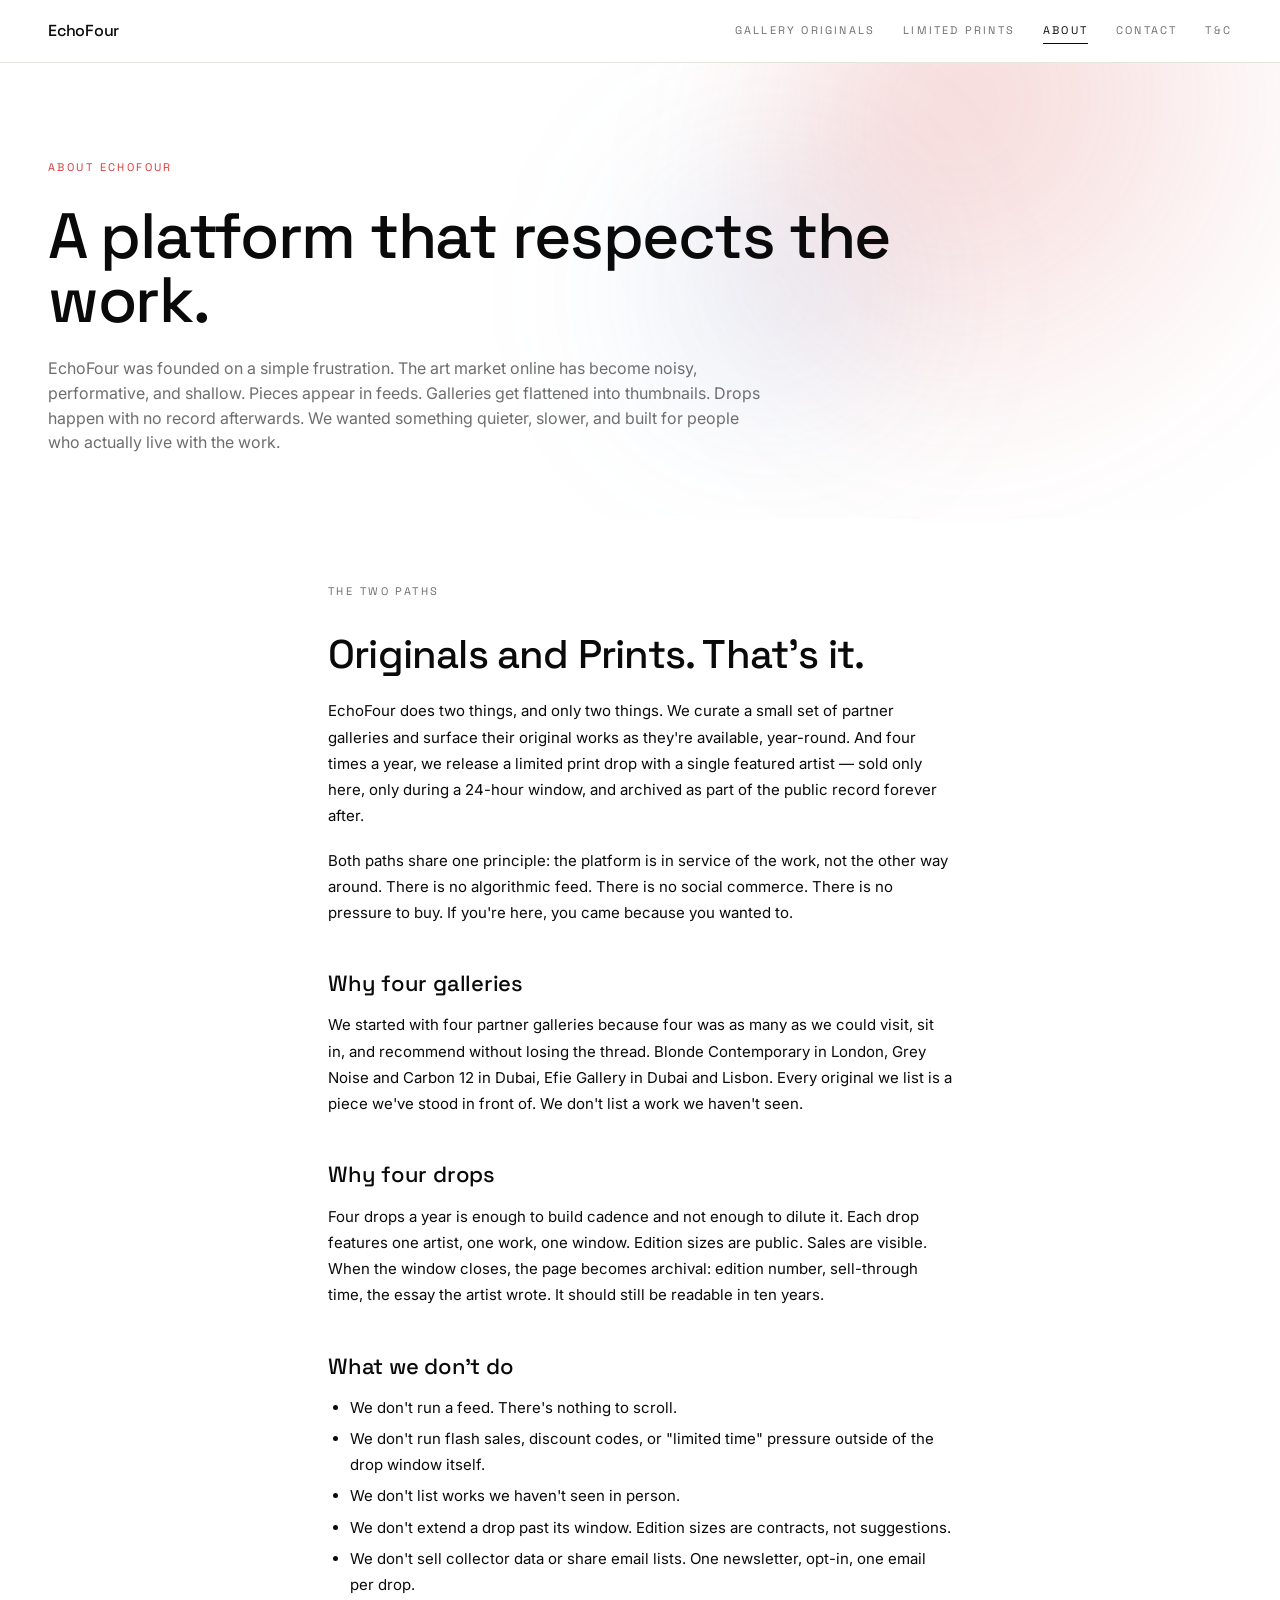
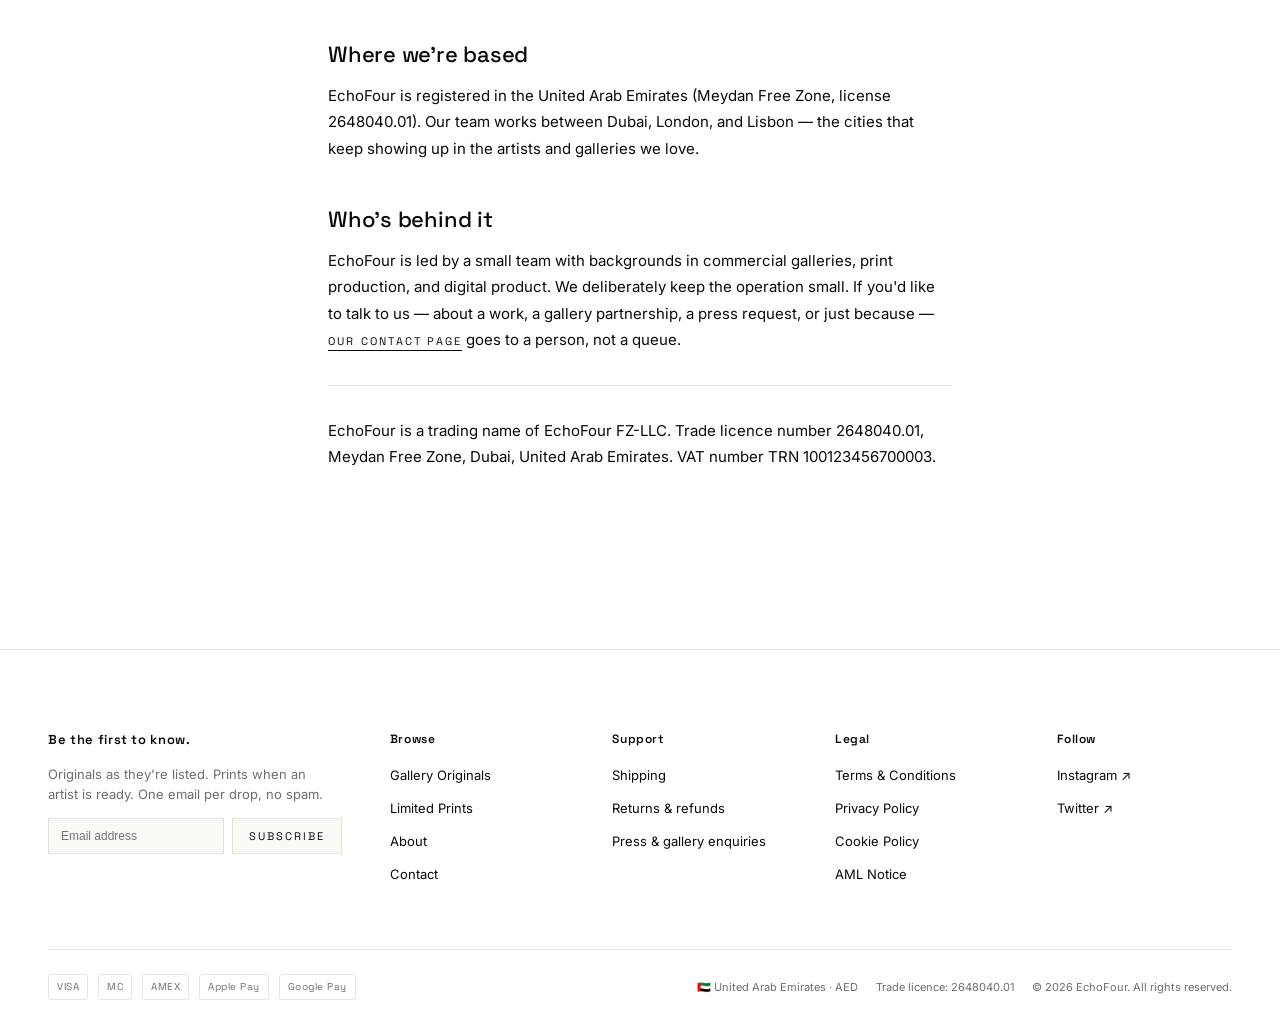
==== about.html @ 14c1c937 "Initial EchoFour mockup site 11 pages: home (video hero, 2 portals), originals (4-gallery matrix), p" ====
<!DOCTYPE html>
<html lang="en">
<head>
<meta charset="UTF-8" />
<meta name="viewport" content="width=device-width, initial-scale=1.0" />
<title>About — EchoFour</title>
<meta name="description" content="EchoFour is a platform for buying art with the same care a gallery takes selling it. Two paths: always-on originals, and limited-release prints from four featured artists." />
<link rel="preconnect" href="https://fonts.googleapis.com" />
<link rel="preconnect" href="https://fonts.gstatic.com" crossorigin />
<link href="https://fonts.googleapis.com/css2?family=Space+Grotesk:wght@300;400;500;600;700&family=Inter:wght@300;400;500;600&display=swap" rel="stylesheet" />
<link rel="stylesheet" href="styles.css" />
</head>
<body>

<header class="site-nav">
  <div class="site-nav-inner">
    <a href="index.html" class="brand-mark">EchoFour</a>
    <nav class="nav-links">
      <a href="originals.html" class="nav-link">Gallery Originals</a>
      <a href="prints.html" class="nav-link">Limited Prints</a>
      <a href="about.html" class="nav-link" aria-current="page">About</a>
      <a href="contact.html" class="nav-link">Contact</a>
      <a href="terms.html" class="nav-link">T&amp;C</a>
    </nav>
  </div>
</header>

<main>

<section class="hero">
  <div class="hero-inner">
    <div class="eyebrow hero-eyebrow">About EchoFour</div>
    <h1 class="display-l">A platform that respects the work.</h1>
    <p style="margin-top: 24px; max-width: 720px;">EchoFour was founded on a simple frustration. The art market online has become noisy, performative, and shallow. Pieces appear in feeds. Galleries get flattened into thumbnails. Drops happen with no record afterwards. We wanted something quieter, slower, and built for people who actually live with the work.</p>
  </div>
</section>

<div class="prose">

  <span class="eyebrow">The two paths</span>
  <h1>Originals and Prints. That's it.</h1>

  <p>EchoFour does two things, and only two things. We curate a small set of partner galleries and surface their original works as they're available, year-round. And four times a year, we release a limited print drop with a single featured artist &mdash; sold only here, only during a 24-hour window, and archived as part of the public record forever after.</p>

  <p>Both paths share one principle: the platform is in service of the work, not the other way around. There is no algorithmic feed. There is no social commerce. There is no pressure to buy. If you're here, you came because you wanted to.</p>

  <h2>Why four galleries</h2>
  <p>We started with four partner galleries because four was as many as we could visit, sit in, and recommend without losing the thread. Blonde Contemporary in London, Grey Noise and Carbon 12 in Dubai, Efie Gallery in Dubai and Lisbon. Every original we list is a piece we've stood in front of. We don't list a work we haven't seen.</p>

  <h2>Why four drops</h2>
  <p>Four drops a year is enough to build cadence and not enough to dilute it. Each drop features one artist, one work, one window. Edition sizes are public. Sales are visible. When the window closes, the page becomes archival: edition number, sell-through time, the essay the artist wrote. It should still be readable in ten years.</p>

  <h2>What we don't do</h2>
  <ul>
    <li>We don't run a feed. There's nothing to scroll.</li>
    <li>We don't run flash sales, discount codes, or "limited time" pressure outside of the drop window itself.</li>
    <li>We don't list works we haven't seen in person.</li>
    <li>We don't extend a drop past its window. Edition sizes are contracts, not suggestions.</li>
    <li>We don't sell collector data or share email lists. One newsletter, opt-in, one email per drop.</li>
  </ul>

  <h2>Where we're based</h2>
  <p>EchoFour is registered in the United Arab Emirates (Meydan Free Zone, license 2648040.01). Our team works between Dubai, London, and Lisbon &mdash; the cities that keep showing up in the artists and galleries we love.</p>

  <h2>Who's behind it</h2>
  <p>EchoFour is led by a small team with backgrounds in commercial galleries, print production, and digital product. We deliberately keep the operation small. If you'd like to talk to us &mdash; about a work, a gallery partnership, a press request, or just because &mdash; <a href="contact.html" class="text-link">our contact page</a> goes to a person, not a queue.</p>

  <hr class="divider" />

  <p class="muted body-s">EchoFour is a trading name of EchoFour FZ-LLC. Trade licence number 2648040.01, Meydan Free Zone, Dubai, United Arab Emirates. VAT number TRN 100123456700003.</p>

</div>

</main>

<!-- ============= FOOTER ============= -->
<footer class="site-footer">
  <div class="site-footer-grid">

    <div class="footer-col footer-newsletter">
      <h4>Be the first to know.</h4>
      <p>Originals as they're listed. Prints when an artist is ready. One email per drop, no spam.</p>
      <form class="footer-newsletter-form" onsubmit="event.preventDefault();">
        <input type="email" placeholder="Email address" />
        <button type="submit">Subscribe</button>
      </form>
    </div>

    <div class="footer-col">
      <h4>Browse</h4>
      <ul>
        <li><a href="originals.html">Gallery Originals</a></li>
        <li><a href="prints.html">Limited Prints</a></li>
        <li><a href="about.html">About</a></li>
        <li><a href="contact.html">Contact</a></li>
      </ul>
    </div>

    <div class="footer-col">
      <h4>Support</h4>
      <ul>
        <li><a href="shipping.html">Shipping</a></li>
        <li><a href="refund.html">Returns &amp; refunds</a></li>
        <li><a href="contact.html">Press &amp; gallery enquiries</a></li>
      </ul>
    </div>

    <div class="footer-col">
      <h4>Legal</h4>
      <ul>
        <li><a href="terms.html">Terms &amp; Conditions</a></li>
        <li><a href="privacy.html">Privacy Policy</a></li>
        <li><a href="privacy.html#cookies">Cookie Policy</a></li>
        <li><a href="terms.html#aml">AML Notice</a></li>
      </ul>
    </div>

    <div class="footer-col">
      <h4>Follow</h4>
      <ul>
        <li><a href="https://instagram.com/echofour" target="_blank" rel="noopener">Instagram &nearr;</a></li>
        <li><a href="https://twitter.com/echofour" target="_blank" rel="noopener">Twitter &nearr;</a></li>
      </ul>
    </div>

  </div>

  <div class="site-footer-bottom">
    <div class="payment-icons">
      <span class="payment-icon">VISA</span>
      <span class="payment-icon">MC</span>
      <span class="payment-icon">AMEX</span>
      <span class="payment-icon">Apple Pay</span>
      <span class="payment-icon">Google Pay</span>
    </div>
    <div class="footer-meta">
      <span>&#127462;&#127466; United Arab Emirates &middot; AED</span>
      <span>Trade licence: 2648040.01</span>
      <span>&copy; 2026 EchoFour. All rights reserved.</span>
    </div>
  </div>
</footer>

</body>
</html>
---- styles.css ----
/* ====================================================================
   EchoFour — Mockup Site Stylesheet
   Shared across all pages. Brand: 65% gallery, 35% drop culture.
   ==================================================================== */

:root {
  --ink: #0a0a0a;
  --ink-90: #1a1a1a;
  --ink-muted: #6e6e6e;
  --ink-soft: #9e9e9e;
  --ink-light: #c4c4c4;
  --bg: #ffffff;
  --bg-warm: #faf9f6;
  --bg-stage: #f3f1ec;
  --border: #e6e4de;
  --border-strong: #2a2a2a;
  --available: #10b981;
  --sold: #dc2626;
  --accent: #d43a3a;

  --font-display: "Space Grotesk", system-ui, sans-serif;
  --font-body: "Inter", system-ui, sans-serif;

  --container: 1440px;
  --gutter: 48px;
  --gutter-tight: 24px;
}

* { box-sizing: border-box; margin: 0; padding: 0; }
html { scroll-behavior: smooth; }
body {
  font-family: var(--font-body);
  color: var(--ink);
  background: var(--bg);
  line-height: 1.55;
  -webkit-font-smoothing: antialiased;
  -moz-osx-font-smoothing: grayscale;
}
img, svg { display: block; max-width: 100%; }
a { color: inherit; text-decoration: none; }
button { font-family: inherit; cursor: pointer; }

h1, h2, h3, h4, .display, .eyebrow, .nav-link, .btn { font-family: var(--font-display); }

/* ============= TYPOGRAPHY RAMP ============= */
.display-xl { font-family: var(--font-display); font-size: clamp(56px, 8vw, 128px); font-weight: 500; line-height: 0.95; letter-spacing: -0.03em; }
.display-l { font-family: var(--font-display); font-size: clamp(40px, 5vw, 80px); font-weight: 500; line-height: 1; letter-spacing: -0.02em; }
.display-m { font-family: var(--font-display); font-size: clamp(28px, 3.2vw, 48px); font-weight: 500; line-height: 1.05; letter-spacing: -0.015em; }
.h-section { font-family: var(--font-display); font-size: 24px; font-weight: 500; letter-spacing: -0.01em; }
.eyebrow { font-family: var(--font-display); font-size: 11px; letter-spacing: 0.22em; text-transform: uppercase; color: var(--ink-muted); }
.eyebrow.accent { color: var(--accent); }
.body-l { font-size: 18px; line-height: 1.55; color: var(--ink); }
.body-m { font-size: 14px; line-height: 1.6; color: var(--ink); }
.body-s { font-size: 12px; line-height: 1.5; color: var(--ink-muted); }
.label { font-family: var(--font-display); font-size: 10px; letter-spacing: 0.2em; text-transform: uppercase; }

/* ============= LAYOUT PRIMITIVES ============= */
.container { max-width: var(--container); margin: 0 auto; padding: 0 var(--gutter); }
.container-tight { max-width: 980px; margin: 0 auto; padding: 0 var(--gutter); }
.stack-xs > * + * { margin-top: 6px; }
.stack-s > * + * { margin-top: 12px; }
.stack-m > * + * { margin-top: 24px; }
.stack-l > * + * { margin-top: 48px; }

/* ============= NAV ============= */
.site-nav {
  position: sticky;
  top: 0;
  z-index: 100;
  background: rgba(255, 255, 255, 0.92);
  backdrop-filter: blur(14px);
  -webkit-backdrop-filter: blur(14px);
  border-bottom: 1px solid var(--border);
}
.site-nav-inner {
  max-width: var(--container);
  margin: 0 auto;
  padding: 18px var(--gutter);
  display: flex;
  align-items: center;
  justify-content: space-between;
  gap: 32px;
}
.brand-mark {
  font-family: var(--font-display);
  font-size: 16px;
  font-weight: 500;
  letter-spacing: -0.015em;
  color: var(--ink);
}
.brand-mark .e1 { font-style: italic; }
.brand-mark .four { letter-spacing: 0; }
.nav-links { display: flex; gap: 28px; align-items: center; }
.nav-link {
  font-size: 11px;
  letter-spacing: 0.2em;
  text-transform: uppercase;
  color: var(--ink-muted);
  transition: color 180ms ease;
  padding: 4px 0;
  border-bottom: 1px solid transparent;
}
.nav-link:hover, .nav-link[aria-current="page"] { color: var(--ink); border-bottom-color: var(--ink); }

/* ============= HERO ============= */
.hero {
  position: relative;
  overflow: hidden;
  padding: 96px var(--gutter) 64px;
}
.hero::before,
.hero::after {
  content: "";
  position: absolute;
  border-radius: 50%;
  pointer-events: none;
  filter: blur(80px);
  z-index: 0;
  will-change: transform;
}
.hero::before {
  top: -160px;
  right: -100px;
  width: 620px;
  height: 620px;
  background: radial-gradient(circle at 30% 30%, rgba(212, 58, 58, 0.22) 0%, rgba(212, 58, 58, 0) 65%);
  animation: hero-drift-a 26s ease-in-out infinite;
}
.hero::after {
  top: 40px;
  right: 320px;
  width: 380px;
  height: 380px;
  background: radial-gradient(circle at 50% 50%, rgba(80, 130, 200, 0.18) 0%, rgba(80, 130, 200, 0) 65%);
  animation: hero-drift-b 32s ease-in-out infinite reverse;
}
@keyframes hero-drift-a {
  0%, 100% { transform: translate(0, 0) scale(1); }
  50%      { transform: translate(-90px, 56px) scale(1.08); }
}
@keyframes hero-drift-b {
  0%, 100% { transform: translate(0, 0) scale(1); }
  50%      { transform: translate(80px, -44px) scale(0.94); }
}
.hero-inner { position: relative; z-index: 1; max-width: var(--container); margin: 0 auto; }
.hero h1 { margin-bottom: 18px; max-width: 980px; }
.hero p { font-size: 16px; color: var(--ink-muted); max-width: 640px; }
.hero-eyebrow { color: var(--accent); margin-bottom: 28px; }
@media (prefers-reduced-motion: reduce) {
  .hero::before, .hero::after { animation: none; }
}

/* ============= HOMEPAGE: SPLIT HERO ============= */
.split-hero {
  display: grid;
  grid-template-columns: 1fr 1fr;
  gap: 0;
  border-top: 1px solid var(--border);
  border-bottom: 1px solid var(--border);
  background: var(--bg);
  min-height: calc(100vh - 60px);
}
.split-pane {
  position: relative;
  display: flex;
  flex-direction: column;
  padding: 64px 48px 56px;
  cursor: pointer;
  transition: background 320ms ease;
  overflow: hidden;
  text-decoration: none;
  color: var(--ink);
}
.split-pane:first-child { border-right: 1px solid var(--border); }
.split-pane:hover { background: var(--bg-warm); }
.split-pane .pane-eyebrow { font-family: var(--font-display); font-size: 11px; letter-spacing: 0.22em; text-transform: uppercase; color: var(--ink-muted); margin-bottom: 12px; }
.split-pane h2 { font-family: var(--font-display); font-size: clamp(48px, 5.5vw, 96px); font-weight: 500; line-height: 0.95; letter-spacing: -0.025em; margin-bottom: 18px; }
.split-pane .pane-lede { font-size: 16px; color: var(--ink); max-width: 420px; margin-bottom: 32px; }
.split-pane .pane-meta { font-family: var(--font-display); font-size: 11px; letter-spacing: 0.18em; text-transform: uppercase; color: var(--ink-muted); padding: 14px 0; border-top: 1px solid var(--border); margin-top: auto; display: flex; justify-content: space-between; align-items: center; }
.split-pane .pane-meta strong { color: var(--ink); font-weight: 500; }
.split-pane .pane-arrow { font-family: var(--font-display); font-size: 18px; transition: transform 220ms ease; }
.split-pane:hover .pane-arrow { transform: translateX(4px); }

.pane-imagery {
  flex: 1;
  display: grid;
  grid-template-columns: 1fr 1fr;
  gap: 6px;
  margin: 8px 0 32px;
  min-height: 220px;
  max-height: 320px;
}
.pane-imagery .pi { aspect-ratio: 1 / 1; }
.split-pane.prints .pane-imagery {
  grid-template-columns: 1fr;
  position: relative;
}
.split-pane.prints .pane-imagery .pi { aspect-ratio: 4 / 3; }

/* ============= GALLERY MATRIX (Originals page) ============= */
.gallery-row { padding: 56px 0 24px; border-top: 1px solid var(--border); }
.gallery-row:first-of-type { border-top: 0; padding-top: 24px; }
.gallery-row-head { display: flex; justify-content: space-between; align-items: baseline; margin-bottom: 24px; padding: 0 var(--gutter); }
.gallery-row-head .gallery-name { font-family: var(--font-display); font-size: 14px; letter-spacing: 0.18em; text-transform: uppercase; }
.gallery-row-head .gallery-city { font-family: var(--font-display); font-size: 11px; letter-spacing: 0.18em; text-transform: uppercase; color: var(--ink-muted); }
.gallery-row-head .gallery-link { font-family: var(--font-display); font-size: 11px; letter-spacing: 0.18em; text-transform: uppercase; color: var(--ink-muted); }
.gallery-row-head .gallery-link:hover { color: var(--ink); }

.tile-grid { display: grid; grid-template-columns: repeat(4, 1fr); gap: 12px; padding: 0 var(--gutter); }
.tile-grid.cols-3 { grid-template-columns: repeat(3, 1fr); }

/* ============= TILE ============= */
.tile {
  aspect-ratio: 4 / 5;
  position: relative;
  overflow: hidden;
  background: var(--bg-warm);
  cursor: pointer;
  text-decoration: none;
  color: inherit;
}
.tile-img {
  position: absolute; inset: 0;
  transition: transform 720ms cubic-bezier(0.2, 0.8, 0.2, 1), filter 320ms ease;
}
.tile:hover .tile-img { transform: scale(1.04); filter: brightness(0.95); }

.tile-status-dot {
  position: absolute;
  top: 12px;
  right: 12px;
  width: 10px;
  height: 10px;
  border-radius: 50%;
  box-shadow: 0 0 0 1.5px white;
  z-index: 2;
}
.tile-status-dot.available { background: var(--available); }
.tile-status-dot.sold { background: var(--sold); }

.tile-caption {
  position: absolute;
  inset: auto 0 0 0;
  padding: 18px 16px 16px;
  background: linear-gradient(180deg, transparent 0%, rgba(10,10,10,0.7) 100%);
  color: white;
  opacity: 0;
  transition: opacity 220ms ease;
}
.tile:hover .tile-caption { opacity: 1; }
.tile-caption .ct-title { font-family: var(--font-display); font-size: 12px; font-weight: 500; }
.tile-caption .ct-artist { font-family: var(--font-display); font-size: 9px; letter-spacing: 0.18em; text-transform: uppercase; opacity: 0.7; margin-top: 2px; }
.tile-caption .ct-price { font-family: var(--font-display); font-size: 11px; margin-top: 6px; }

/* ============= TILE BACKGROUNDS (placeholder photos mapped to t-classes) ============= */
.t1, .t2, .t3, .t4, .t5, .t6, .t7, .t8, .t9, .t10,
.t11, .t12, .t13, .t14, .t15, .t16, .t17, .t18 {
  background-size: cover;
  background-position: center center;
  background-repeat: no-repeat;
}
.t1 { background-image: url("assets/11-umbrellas.jpg"); }
.t2 { background-color: #6b6b6b; background-image: radial-gradient(circle at 30% 35%, #2a2a2a 0%, #6b6b6b 70%, #888 100%); }
.t3 { background-color: #c8b896; background-image: linear-gradient(180deg, #ede4d3 0%, #c8b896 100%); }
.t4 { background-color: #f5f0e6; background-image: repeating-linear-gradient(45deg, #1a1a1a 0 10px, #f5f0e6 10px 22px); }
.t5 { background-image: url("assets/01-petal.jpg"); }
.t6 { background-image: url("assets/09-martial-neon.jpg"); }
.t7 { background-image: url("assets/08-girl-globe.jpg"); }
.t8 { background-image: url("assets/06-leaves-sky.jpg"); }
.t9 { background-image: url("assets/03-fabric-rolls.jpg"); }
.t10 { background-image: url("assets/04-ink-droplets.jpg"); }
.t11 { background-image: url("assets/05-butterfly-wing.jpg"); }
.t12 { background-image: url("assets/07-camouflage.jpg"); }
.t13 { background-image: url("assets/10-molecular.jpg"); }
.t14 { background-image: url("assets/02-acrylic-red-blue.jpg"); }
.t15 { background-color: #5b4630; background-image: radial-gradient(circle at 25% 75%, #c0a282 0%, #5b4630 100%); }
.t16 { background-color: #d6cdb8; background-image: repeating-linear-gradient(0deg, #1c1c1c 0 18px, #d6cdb8 18px 22px); }
.t17 { background-color: #a08d6e; background-image: linear-gradient(45deg, #e8e2d4 0%, #a08d6e 100%); }
.t18 { background-color: #adbeae; background-image: linear-gradient(180deg, #2c4338 0%, #adbeae 100%); }

/* ============= BUTTONS ============= */
.btn {
  display: inline-flex;
  align-items: center;
  gap: 10px;
  padding: 14px 22px;
  font-family: var(--font-display);
  font-size: 11px;
  letter-spacing: 0.2em;
  text-transform: uppercase;
  background: var(--ink);
  color: white;
  border: 1px solid var(--ink);
  text-decoration: none;
  transition: all 220ms ease;
}
.btn:hover { background: var(--accent); border-color: var(--accent); }
.btn.btn-ghost { background: transparent; color: var(--ink); }
.btn.btn-ghost:hover { background: var(--ink); color: white; border-color: var(--ink); }
.btn.btn-large { padding: 18px 28px; font-size: 12px; }

.text-link {
  font-family: var(--font-display);
  font-size: 11px;
  letter-spacing: 0.2em;
  text-transform: uppercase;
  color: var(--ink);
  border-bottom: 1px solid var(--ink);
  padding-bottom: 2px;
  transition: opacity 180ms ease;
}
.text-link:hover { opacity: 0.6; }

/* ============= STATUS DOT (inline, used in detail headers) ============= */
.status-dot { display: inline-block; width: 9px; height: 9px; border-radius: 50%; margin-right: 8px; vertical-align: 1px; }
.status-dot.available { background: var(--available); }
.status-dot.sold { background: var(--sold); }

/* ============= PRINT DROP CARD ============= */
.drop-card {
  display: grid;
  grid-template-columns: 1.2fr 1fr;
  gap: 32px;
  padding: 32px;
  border: 1px solid var(--border);
  background: var(--bg);
  margin-bottom: 24px;
}
.drop-card .drop-image { aspect-ratio: 1 / 1; min-height: 280px; position: relative; inset: auto; }
.tile-img.drop-image { position: relative; inset: auto; }
.drop-card .drop-info { display: flex; flex-direction: column; padding: 12px 0; }
.drop-card .drop-status { display: inline-flex; align-items: center; gap: 8px; font-family: var(--font-display); font-size: 10px; letter-spacing: 0.22em; text-transform: uppercase; padding: 6px 10px; width: fit-content; margin-bottom: 18px; }
.drop-card .drop-status.upcoming { background: var(--ink); color: white; }
.drop-card .drop-status.live { background: var(--available); color: white; }
.drop-card .drop-status.sold-out { background: var(--bg-warm); color: var(--sold); border: 1px solid var(--sold); }
.drop-card .drop-artist { font-family: var(--font-display); font-size: 12px; letter-spacing: 0.18em; text-transform: uppercase; margin-bottom: 4px; }
.drop-card .drop-title { font-family: var(--font-display); font-size: 32px; font-weight: 500; font-style: italic; letter-spacing: -0.015em; margin-bottom: 8px; }
.drop-card .drop-meta { font-family: var(--font-display); font-size: 11px; letter-spacing: 0.05em; color: var(--ink-muted); margin-bottom: 16px; }
.drop-card .drop-meta-row { display: grid; grid-template-columns: 110px 1fr; padding: 6px 0; font-size: 12px; border-bottom: 1px solid var(--border); }
.drop-card .drop-meta-row dt { font-family: var(--font-display); font-size: 9px; letter-spacing: 0.2em; text-transform: uppercase; color: var(--ink-muted); padding-top: 1px; }
.drop-card .drop-meta-row:last-of-type { border-bottom: 0; }
.drop-card .drop-cta { margin-top: auto; padding-top: 18px; }

/* ============= COUNTDOWN ============= */
.countdown { display: inline-flex; gap: 18px; padding: 14px 0; font-family: var(--font-display); }
.countdown .cd-block { text-align: left; }
.countdown .cd-num { font-size: 28px; font-weight: 500; letter-spacing: -0.02em; line-height: 1; }
.countdown .cd-label { font-size: 9px; letter-spacing: 0.22em; text-transform: uppercase; color: var(--ink-muted); margin-top: 4px; }

/* ============= DETAIL PAGE LAYOUT ============= */
.detail {
  display: grid;
  grid-template-columns: 1.3fr 1fr;
  gap: 64px;
  padding: 56px var(--gutter);
  max-width: var(--container);
  margin: 0 auto;
}
.detail-imagery { display: flex; flex-direction: column; gap: 8px; }
.detail-hero { position: relative; aspect-ratio: 1 / 1.1; overflow: hidden; background: var(--bg-warm); }
.detail-hero .frame { position: absolute; inset: 0; opacity: 0; transition: opacity 480ms ease; }
.detail-hero .frame.active { opacity: 1; }
.detail-hero-arrow { position: absolute; top: 50%; transform: translateY(-50%); background: rgba(255,255,255,0.92); border: 1px solid var(--border); width: 36px; height: 36px; font-family: var(--font-display); font-size: 18px; line-height: 1; cursor: pointer; z-index: 3; display: flex; align-items: center; justify-content: center; transition: all 180ms ease; }
.detail-hero-arrow.prev { left: 14px; }
.detail-hero-arrow.next { right: 14px; }
.detail-hero-arrow:hover { background: var(--ink); color: white; }
.detail-thumbs { display: grid; grid-template-columns: repeat(4, 1fr); gap: 6px; }
.detail-thumbs .thumb { aspect-ratio: 1 / 1; cursor: pointer; opacity: 0.55; transition: opacity 200ms ease; }
.detail-thumbs .thumb.active { opacity: 1; outline: 1.5px solid var(--ink); outline-offset: 1px; }
.detail-thumbs .thumb:hover { opacity: 1; }

.detail-info { display: flex; flex-direction: column; padding-top: 8px; }
.detail-artist-row { display: flex; align-items: baseline; gap: 12px; flex-wrap: wrap; margin-bottom: 6px; }
.detail-artist { font-family: var(--font-display); font-size: 16px; letter-spacing: 0.05em; text-transform: uppercase; }
.detail-artist-nat { font-family: var(--font-display); font-size: 10px; letter-spacing: 0.18em; text-transform: uppercase; color: var(--ink-muted); }
.detail-status-pill { margin-left: auto; font-family: var(--font-display); font-size: 9px; letter-spacing: 0.2em; text-transform: uppercase; padding: 4px 10px; border: 1px solid var(--available); color: var(--available); display: inline-flex; align-items: center; gap: 6px; }
.detail-status-pill.sold { border-color: var(--sold); color: var(--sold); }
.detail-title { font-family: var(--font-display); font-size: 28px; font-weight: 500; font-style: italic; letter-spacing: -0.015em; margin-bottom: 8px; }
.detail-edition { font-family: var(--font-display); font-size: 11px; color: var(--ink-muted); letter-spacing: 0.04em; line-height: 1.7; margin-bottom: 24px; }
.detail-concept { font-size: 13px; line-height: 1.75; padding: 18px 0; border-top: 1px solid var(--border); border-bottom: 1px solid var(--border); margin-bottom: 18px; }
.detail-price { font-family: var(--font-display); font-size: 18px; margin-bottom: 18px; }

.preview-form { border-top: 1px solid var(--border); border-bottom: 1px solid var(--border); padding: 18px 0; margin: 14px 0 18px; }
.preview-form-eyebrow { font-family: var(--font-display); font-size: 10px; letter-spacing: 0.2em; text-transform: uppercase; color: var(--accent); margin-bottom: 14px; }
.preview-form-eyebrow .pf-detail { color: var(--ink-muted); margin-left: 8px; letter-spacing: 0.04em; text-transform: none; font-size: 11px; }

.form-row { display: grid; grid-template-columns: 110px 1fr; gap: 12px; align-items: center; padding: 9px 0; border-bottom: 1px dashed var(--border); }
.form-row:last-child { border-bottom: 0; }
.form-row label { font-family: var(--font-display); font-size: 10px; letter-spacing: 0.18em; text-transform: uppercase; color: var(--ink-muted); }
.form-row input, .form-row select {
  border: 0;
  border-bottom: 1px solid transparent;
  font-family: var(--font-body);
  font-size: 13px;
  padding: 6px 0;
  background: transparent;
  outline: none;
  transition: border-color 200ms ease;
  width: 100%;
}
.form-row input:focus { border-bottom-color: var(--ink); }

.toggle-pill { width: 28px; height: 16px; background: var(--border); border-radius: 8px; position: relative; cursor: pointer; transition: background 220ms ease; display: inline-block; }
.toggle-pill::after { content: ""; position: absolute; top: 2px; left: 2px; width: 12px; height: 12px; background: white; border-radius: 50%; transition: transform 220ms ease; }
.toggle-pill.on { background: var(--ink); }
.toggle-pill.on::after { transform: translateX(12px); }

.purchase-btn {
  width: 100%;
  padding: 16px;
  font-family: var(--font-display);
  font-size: 12px;
  letter-spacing: 0.2em;
  text-transform: uppercase;
  background: var(--ink);
  color: white;
  border: 1px solid var(--ink);
  cursor: pointer;
  transition: all 240ms ease;
}
.purchase-btn:hover { background: var(--accent); border-color: var(--accent); }
.purchase-btn[disabled] { background: var(--bg-warm); color: var(--ink-light); border-color: var(--border); cursor: not-allowed; }
.purchase-note { font-size: 11px; color: var(--ink-muted); margin-top: 8px; line-height: 1.6; }

.detail-dropdowns { margin-top: 32px; border-top: 1px solid var(--border); }
.dropdown { border-bottom: 1px solid var(--border); }
.dropdown-trigger { width: 100%; padding: 16px 0; background: transparent; border: 0; font-family: var(--font-display); font-size: 11px; letter-spacing: 0.2em; text-transform: uppercase; cursor: pointer; display: flex; justify-content: space-between; align-items: center; color: var(--ink); }
.dropdown-trigger .caret { font-size: 14px; transition: transform 240ms ease; }
.dropdown[data-open="true"] .dropdown-trigger .caret { transform: rotate(180deg); }
.dropdown-body { max-height: 0; overflow: hidden; transition: max-height 320ms ease; font-size: 13px; line-height: 1.7; color: var(--ink); }
.dropdown[data-open="true"] .dropdown-body { max-height: 480px; padding: 0 0 18px; }

/* ============= SECTIONS (homepage strips, generic) ============= */
.section { padding: 96px var(--gutter); }
.section-tight { padding: 64px var(--gutter); }
.section-head { display: flex; justify-content: space-between; align-items: baseline; margin-bottom: 32px; }
.section-head h2 { font-family: var(--font-display); font-size: 28px; font-weight: 500; letter-spacing: -0.01em; }

/* ============= PROSE (about, terms, etc.) ============= */
.prose { max-width: 720px; margin: 0 auto; padding: 64px var(--gutter); }
.prose p { font-size: 15px; line-height: 1.75; margin-bottom: 18px; color: var(--ink); }
.prose h1 { font-family: var(--font-display); font-size: 40px; font-weight: 500; letter-spacing: -0.02em; margin-bottom: 12px; }
.prose .eyebrow { display: block; margin-bottom: 24px; }
.prose h2 { font-family: var(--font-display); font-size: 22px; font-weight: 500; letter-spacing: -0.01em; margin: 40px 0 12px; }
.prose ul { padding-left: 22px; margin-bottom: 18px; }
.prose ul li { font-size: 15px; line-height: 1.7; margin-bottom: 6px; }

/* ============= CONTACT FORM ============= */
.contact-form { display: flex; flex-direction: column; gap: 18px; max-width: 560px; }
.contact-form .form-field { display: flex; flex-direction: column; gap: 8px; }
.contact-form label { font-family: var(--font-display); font-size: 10px; letter-spacing: 0.2em; text-transform: uppercase; color: var(--ink-muted); }
.contact-form input, .contact-form select, .contact-form textarea {
  font-family: var(--font-body);
  font-size: 14px;
  padding: 12px 14px;
  border: 1px solid var(--border);
  background: var(--bg);
  outline: none;
  transition: border-color 200ms ease;
  color: var(--ink);
}
.contact-form input:focus, .contact-form select:focus, .contact-form textarea:focus { border-color: var(--ink); }
.contact-form textarea { min-height: 140px; resize: vertical; font-family: var(--font-body); }

/* ============= FOOTER (Avant Arte-style) ============= */
.site-footer {
  background: var(--bg);
  border-top: 1px solid var(--border);
  padding: 80px var(--gutter) 32px;
  margin-top: 96px;
}
.site-footer-grid {
  max-width: var(--container);
  margin: 0 auto;
  display: grid;
  grid-template-columns: 1.4fr 1fr 1fr 1fr 1fr;
  gap: 48px;
  margin-bottom: 56px;
}
.footer-col h4 { font-family: var(--font-display); font-size: 12px; font-weight: 600; letter-spacing: 0.05em; margin-bottom: 14px; color: var(--ink); }
.footer-col ul { list-style: none; }
.footer-col li { margin-bottom: 8px; }
.footer-col li a { font-size: 13px; color: var(--ink); transition: opacity 180ms ease; }
.footer-col li a:hover { opacity: 0.6; }

.footer-newsletter h4 { font-size: 13px; font-weight: 600; }
.footer-newsletter p { font-size: 13px; color: var(--ink-muted); line-height: 1.55; margin-bottom: 14px; max-width: 280px; }
.footer-newsletter-form { display: flex; gap: 8px; max-width: 320px; }
.footer-newsletter-form input { flex: 1; padding: 10px 12px; border: 1px solid var(--border); background: var(--bg-warm); font-size: 12px; outline: none; transition: border-color 200ms ease; }
.footer-newsletter-form input:focus { border-color: var(--ink); background: white; }
.footer-newsletter-form button { padding: 10px 16px; background: var(--bg-warm); color: var(--ink); border: 1px solid var(--border); font-family: var(--font-display); font-size: 11px; letter-spacing: 0.18em; text-transform: uppercase; cursor: pointer; transition: all 200ms ease; }
.footer-newsletter-form button:hover { background: var(--ink); color: white; border-color: var(--ink); }

.site-footer-bottom {
  max-width: var(--container);
  margin: 0 auto;
  padding-top: 24px;
  border-top: 1px solid var(--border);
  display: flex;
  justify-content: space-between;
  align-items: center;
  flex-wrap: wrap;
  gap: 18px;
  font-size: 11px;
  color: var(--ink-muted);
}
.payment-icons { display: flex; gap: 10px; align-items: center; }
.payment-icon { padding: 4px 8px; border: 1px solid var(--border); border-radius: 3px; background: var(--bg); font-family: var(--font-display); font-size: 10px; letter-spacing: 0.05em; color: var(--ink-muted); }
.footer-meta { display: flex; gap: 18px; align-items: center; flex-wrap: wrap; }
.footer-meta span { display: inline-flex; align-items: center; gap: 6px; }

/* ============= VIDEO HERO (Homepage) ============= */
.hero-video {
  position: relative;
  width: 100%;
  height: 86vh;
  min-height: 560px;
  max-height: 880px;
  overflow: hidden;
  background: #0a0a0a;
}
.hero-video video {
  position: absolute;
  inset: 0;
  width: 100%;
  height: 100%;
  object-fit: cover;
  object-position: center center;
}
.hero-video-overlay {
  position: absolute;
  inset: 0;
  background:
    linear-gradient(90deg, rgba(8,6,4,0.78) 0%, rgba(8,6,4,0.62) 28%, rgba(8,6,4,0.28) 58%, rgba(8,6,4,0) 88%),
    linear-gradient(180deg, rgba(8,6,4,0) 55%, rgba(8,6,4,0.45) 100%);
  pointer-events: none;
}
.hero-video-content {
  position: absolute;
  inset: 0;
  display: flex;
  flex-direction: column;
  justify-content: center;
  padding: 0 var(--gutter);
  max-width: var(--container);
  margin: 0 auto;
  color: white;
}
.hero-video-eyebrow {
  font-family: var(--font-display);
  font-size: 11px;
  letter-spacing: 0.32em;
  text-transform: uppercase;
  color: rgba(255,255,255,0.7);
  margin-bottom: 28px;
}
.hero-video-wordmark {
  font-family: var(--font-display);
  font-size: clamp(72px, 10vw, 160px);
  font-weight: 500;
  line-height: 0.92;
  letter-spacing: -0.035em;
  margin-bottom: 28px;
  color: white;
  display: block;
}
.hero-video-tagline {
  font-family: var(--font-display);
  font-size: clamp(20px, 2.2vw, 32px);
  font-style: italic;
  font-weight: 300;
  line-height: 1.32;
  letter-spacing: -0.005em;
  color: rgba(255,255,255,0.94);
  max-width: 600px;
}
.hero-video-cta {
  margin-top: 44px;
  display: flex;
  gap: 22px;
  align-items: center;
  flex-wrap: wrap;
}
.btn-light {
  display: inline-flex;
  align-items: center;
  gap: 10px;
  padding: 16px 26px;
  font-family: var(--font-display);
  font-size: 11px;
  letter-spacing: 0.2em;
  text-transform: uppercase;
  background: white;
  color: var(--ink);
  border: 1px solid white;
  text-decoration: none;
  transition: all 220ms ease;
}
.btn-light:hover { background: var(--accent); border-color: var(--accent); color: white; }
.text-link-light {
  font-family: var(--font-display);
  font-size: 11px;
  letter-spacing: 0.2em;
  text-transform: uppercase;
  color: white;
  border-bottom: 1px solid rgba(255,255,255,0.45);
  padding-bottom: 2px;
  transition: border-bottom-color 200ms ease;
}
.text-link-light:hover { border-bottom-color: white; }

.hero-video-scroll {
  position: absolute;
  bottom: 32px;
  left: 50%;
  transform: translateX(-50%);
  font-family: var(--font-display);
  font-size: 9px;
  letter-spacing: 0.32em;
  text-transform: uppercase;
  color: rgba(255,255,255,0.62);
  text-decoration: none;
  display: flex;
  flex-direction: column;
  align-items: center;
  gap: 8px;
}
.hero-video-scroll::after {
  content: "";
  width: 1px;
  height: 28px;
  background: rgba(255,255,255,0.5);
  animation: scroll-pulse 2.4s ease-in-out infinite;
}
@keyframes scroll-pulse {
  0%, 100% { opacity: 0.3; transform: scaleY(0.6); }
  50% { opacity: 1; transform: scaleY(1); }
}

/* ============= REFINED PORTALS (two paths, more stylized) ============= */
.portals {
  display: grid;
  grid-template-columns: 1fr 1fr;
  gap: 0;
  border-bottom: 1px solid var(--border);
  background: var(--bg);
}
.portal {
  position: relative;
  display: grid;
  grid-template-columns: 1.1fr 1fr;
  align-items: stretch;
  gap: 32px;
  padding: 56px 48px;
  min-height: 320px;
  cursor: pointer;
  text-decoration: none;
  color: var(--ink);
  transition: background 320ms ease;
  overflow: hidden;
}
.portal:first-child { border-right: 1px solid var(--border); }
.portal:hover { background: var(--bg-warm); }
.portal-text {
  display: flex;
  flex-direction: column;
  justify-content: space-between;
  gap: 16px;
}
.portal-eyebrow {
  font-family: var(--font-display);
  font-size: 10px;
  letter-spacing: 0.28em;
  text-transform: uppercase;
  color: var(--ink-muted);
}
.portal-title {
  font-family: var(--font-display);
  font-size: clamp(36px, 4vw, 56px);
  font-weight: 500;
  line-height: 0.96;
  letter-spacing: -0.025em;
  color: var(--ink);
  margin-top: 12px;
  margin-bottom: 12px;
}
.portal-lede {
  font-size: 13px;
  color: var(--ink-muted);
  max-width: 340px;
  line-height: 1.55;
}
.portal-meta {
  display: flex;
  align-items: center;
  gap: 12px;
  font-family: var(--font-display);
  font-size: 10px;
  letter-spacing: 0.18em;
  text-transform: uppercase;
  color: var(--ink-muted);
  padding-top: 16px;
  margin-top: auto;
  border-top: 1px solid var(--border);
}
.portal-meta strong { color: var(--ink); font-weight: 500; }
.portal-meta .arrow {
  margin-left: auto;
  font-family: var(--font-display);
  font-size: 16px;
  transition: transform 220ms ease;
}
.portal:hover .arrow { transform: translateX(4px); }
.portal-visual {
  position: relative;
  background-position: center;
  background-size: cover;
  background-repeat: no-repeat;
  align-self: stretch;
  min-height: 220px;
}
.portal-visual.locked::after {
  content: "";
  position: absolute; inset: 0;
  background: rgba(20,18,14,0.32);
  backdrop-filter: blur(18px);
  -webkit-backdrop-filter: blur(18px);
}
.portal-visual.locked .portal-locked-tag {
  position: absolute;
  inset: 50% auto auto 50%;
  transform: translate(-50%, -50%);
  font-family: var(--font-display);
  font-size: 9px;
  letter-spacing: 0.28em;
  text-transform: uppercase;
  color: white;
  padding: 8px 14px;
  border: 1px solid rgba(255,255,255,0.4);
  z-index: 2;
  white-space: nowrap;
}

/* ============= LOCKED DROP HERO (Prints page) ============= */
.drop-hero {
  display: grid;
  grid-template-columns: 1.1fr 1fr;
  gap: 64px;
  align-items: center;
  padding: 56px var(--gutter) 96px;
  max-width: var(--container);
  margin: 0 auto;
}
.drop-locked {
  position: relative;
  aspect-ratio: 4 / 5;
  overflow: hidden;
  background: var(--bg-warm);
  border: 1px solid var(--border);
}
.drop-locked-bg {
  position: absolute; inset: -10%;
  filter: blur(56px) saturate(1.35) brightness(0.92);
  transform: scale(1.2);
}
.drop-locked-noise {
  position: absolute; inset: 0;
  background:
    radial-gradient(circle at 30% 30%, rgba(255,255,255,0.06) 0%, transparent 60%),
    rgba(20, 18, 14, 0.32);
  pointer-events: none;
}
.drop-locked-content {
  position: absolute; inset: 0;
  display: flex;
  flex-direction: column;
  align-items: center;
  justify-content: center;
  gap: 14px;
  color: white;
  text-align: center;
  padding: 32px;
}
.drop-locked-lock {
  width: 68px; height: 68px;
  border: 1.5px solid rgba(255, 255, 255, 0.62);
  border-radius: 50%;
  display: flex; align-items: center; justify-content: center;
  margin-bottom: 6px;
  backdrop-filter: blur(8px);
  -webkit-backdrop-filter: blur(8px);
}
.drop-locked-lock svg { width: 22px; height: 22px; stroke: rgba(255,255,255,0.85); }
.drop-locked-label {
  font-family: var(--font-display);
  font-size: 10px;
  letter-spacing: 0.28em;
  text-transform: uppercase;
  opacity: 0.78;
}
.drop-locked-reveal {
  font-family: var(--font-display);
  font-size: 13px;
  font-style: italic;
  opacity: 0.88;
  max-width: 280px;
  line-height: 1.5;
}

.drop-hero-info { padding: 12px 0; }
.drop-hero-info .drop-eyebrow { color: var(--accent); margin-bottom: 14px; display: block; font-family: var(--font-display); font-size: 11px; letter-spacing: 0.22em; text-transform: uppercase; }
.drop-hero-info h1,
.drop-hero-info h2 {
  font-family: var(--font-display);
  font-size: clamp(40px, 4.4vw, 72px);
  font-weight: 500;
  line-height: 0.98;
  letter-spacing: -0.025em;
  margin-bottom: 8px;
}
.drop-hero-info .drop-title-pending {
  font-family: var(--font-display);
  font-size: 18px;
  font-style: italic;
  color: var(--ink-muted);
  margin-bottom: 28px;
}
.drop-style-list {
  padding: 18px 0;
  border-top: 1px solid var(--border);
  border-bottom: 1px solid var(--border);
  margin-bottom: 22px;
}
.drop-style-list .style-row {
  display: grid;
  grid-template-columns: 120px 1fr;
  padding: 7px 0;
  align-items: baseline;
}
.drop-style-list .style-row dt {
  font-family: var(--font-display);
  font-size: 9px;
  letter-spacing: 0.22em;
  text-transform: uppercase;
  color: var(--ink-muted);
}
.drop-style-list .style-row dd { font-size: 13px; line-height: 1.55; }

.drop-hero-info .countdown { padding: 4px 0 22px; }
.drop-hero-info .drop-cta-row {
  display: flex;
  gap: 24px;
  align-items: center;
  flex-wrap: wrap;
}

/* ============= PAST DROPS GRID ============= */
.drops-grid {
  display: grid;
  grid-template-columns: repeat(3, 1fr);
  gap: 32px;
  padding: 0 var(--gutter);
  max-width: var(--container);
  margin: 0 auto;
}
.drop-tile {
  text-decoration: none;
  color: inherit;
  display: flex;
  flex-direction: column;
  transition: transform 240ms ease;
}
.drop-tile:hover { transform: translateY(-3px); }
.drop-tile-image {
  position: relative;
  aspect-ratio: 4 / 3;
  overflow: hidden;
  background-color: var(--bg-warm);
  margin-bottom: 14px;
}
.drop-tile-image .tile-status-dot { z-index: 2; }
.drop-tile-eyebrow {
  font-family: var(--font-display);
  font-size: 9px;
  letter-spacing: 0.22em;
  text-transform: uppercase;
  color: var(--ink-muted);
  margin-bottom: 4px;
}
.drop-tile-title {
  font-family: var(--font-display);
  font-size: 18px;
  font-weight: 500;
  letter-spacing: -0.01em;
}
.drop-tile-title em { font-style: italic; }
.drop-tile-artist {
  font-family: var(--font-display);
  font-size: 11px;
  letter-spacing: 0.18em;
  text-transform: uppercase;
  color: var(--ink-muted);
  margin-top: 6px;
}
.drop-tile-meta {
  font-family: var(--font-display);
  font-size: 11px;
  letter-spacing: 0.03em;
  color: var(--ink-muted);
  margin-top: 12px;
  line-height: 1.6;
}
.drop-tile.in-production .drop-tile-image { background: var(--bg-stage); }
.drop-tile.in-production .drop-tile-image::after {
  content: "In production";
  position: absolute;
  inset: auto 12px 12px auto;
  font-family: var(--font-display);
  font-size: 9px;
  letter-spacing: 0.22em;
  text-transform: uppercase;
  background: var(--ink);
  color: white;
  padding: 5px 9px;
  z-index: 2;
}

/* ============= ARTIST PAGE ============= */
.artist-hero {
  display: grid;
  grid-template-columns: 1fr 1.3fr;
  gap: 56px;
  padding: 64px var(--gutter) 64px;
  max-width: var(--container);
  margin: 0 auto;
  align-items: end;
}
.artist-portrait {
  aspect-ratio: 3 / 4;
  background-color: var(--bg-warm);
  position: relative;
}
.artist-name {
  font-family: var(--font-display);
  font-size: clamp(48px, 6vw, 96px);
  font-weight: 500;
  line-height: 0.95;
  letter-spacing: -0.025em;
  margin-bottom: 14px;
}
.artist-tagline {
  font-family: var(--font-display);
  font-size: 18px;
  font-style: italic;
  color: var(--ink-muted);
  margin-bottom: 32px;
}
.artist-meta-grid {
  display: grid;
  grid-template-columns: repeat(2, 1fr);
  gap: 20px 32px;
  padding: 24px 0;
  border-top: 1px solid var(--border);
}
.artist-meta-grid dt {
  font-family: var(--font-display);
  font-size: 9px;
  letter-spacing: 0.22em;
  text-transform: uppercase;
  color: var(--ink-muted);
  margin-bottom: 4px;
}
.artist-meta-grid dd { font-size: 14px; line-height: 1.55; }

.artist-section {
  max-width: 880px;
  margin: 0 auto;
  padding: 56px var(--gutter);
  border-top: 1px solid var(--border);
}
.artist-section .section-eyebrow { font-family: var(--font-display); font-size: 11px; letter-spacing: 0.22em; text-transform: uppercase; color: var(--accent); display: block; margin-bottom: 12px; }
.artist-section h2 { font-family: var(--font-display); font-size: 32px; font-weight: 500; letter-spacing: -0.015em; margin-bottom: 22px; }
.artist-section p { font-size: 15px; line-height: 1.75; margin-bottom: 16px; }
.artist-section ul { padding-left: 22px; margin-bottom: 18px; }
.artist-section ul li { font-size: 14px; line-height: 1.7; margin-bottom: 6px; }

.artist-links {
  display: flex;
  gap: 18px;
  flex-wrap: wrap;
  margin-top: 16px;
}

/* ============= EDITORIAL / ABOUT BLOCKS ============= */
.editorial {
  padding: 96px var(--gutter);
  background: var(--bg-stage);
}
.editorial-inner { max-width: 980px; margin: 0 auto; }
.editorial blockquote { font-family: var(--font-display); font-size: clamp(28px, 3vw, 40px); font-weight: 400; font-style: italic; line-height: 1.25; letter-spacing: -0.015em; color: var(--ink); }
.editorial .attribution { font-family: var(--font-display); font-size: 11px; letter-spacing: 0.2em; text-transform: uppercase; color: var(--ink-muted); margin-top: 32px; }

/* ============= UTILITY ============= */
.divider { border: 0; border-top: 1px solid var(--border); margin: 32px 0; }
.tight { letter-spacing: -0.01em; }
.muted { color: var(--ink-muted); }
.center { text-align: center; }
.flex-row { display: flex; align-items: center; gap: 12px; }

/* ============= RESPONSIVE ============= */
@media (max-width: 980px) {
  :root { --gutter: 24px; }
  .nav-links { gap: 18px; }
  .nav-link { font-size: 10px; }
  .split-hero { grid-template-columns: 1fr; min-height: auto; }
  .split-pane { padding: 48px 24px; }
  .split-pane:first-child { border-right: 0; border-bottom: 1px solid var(--border); }
  .tile-grid { grid-template-columns: repeat(2, 1fr); }
  .detail { grid-template-columns: 1fr; gap: 32px; padding: 32px 24px; }
  .drop-card { grid-template-columns: 1fr; }
  .drop-hero { grid-template-columns: 1fr; gap: 32px; padding: 32px var(--gutter); }
  .drops-grid { grid-template-columns: repeat(2, 1fr); gap: 24px; }
  .artist-hero { grid-template-columns: 1fr; gap: 32px; padding: 40px var(--gutter); }
  .hero-video { height: 70vh; min-height: 480px; }
  .hero-video-content { padding: 0 24px; }
  .portals { grid-template-columns: 1fr; }
  .portal { grid-template-columns: 1fr; padding: 40px 24px; min-height: auto; }
  .portal:first-child { border-right: 0; border-bottom: 1px solid var(--border); }
  .portal-visual { min-height: 200px; }
  .site-footer-grid { grid-template-columns: 1fr 1fr; gap: 32px; }
  .footer-newsletter { grid-column: 1 / -1; }
}

@media (max-width: 560px) {
  .tile-grid { grid-template-columns: repeat(2, 1fr); gap: 8px; }
  .nav-links { gap: 12px; }
  .nav-link { font-size: 9px; letter-spacing: 0.15em; }
}
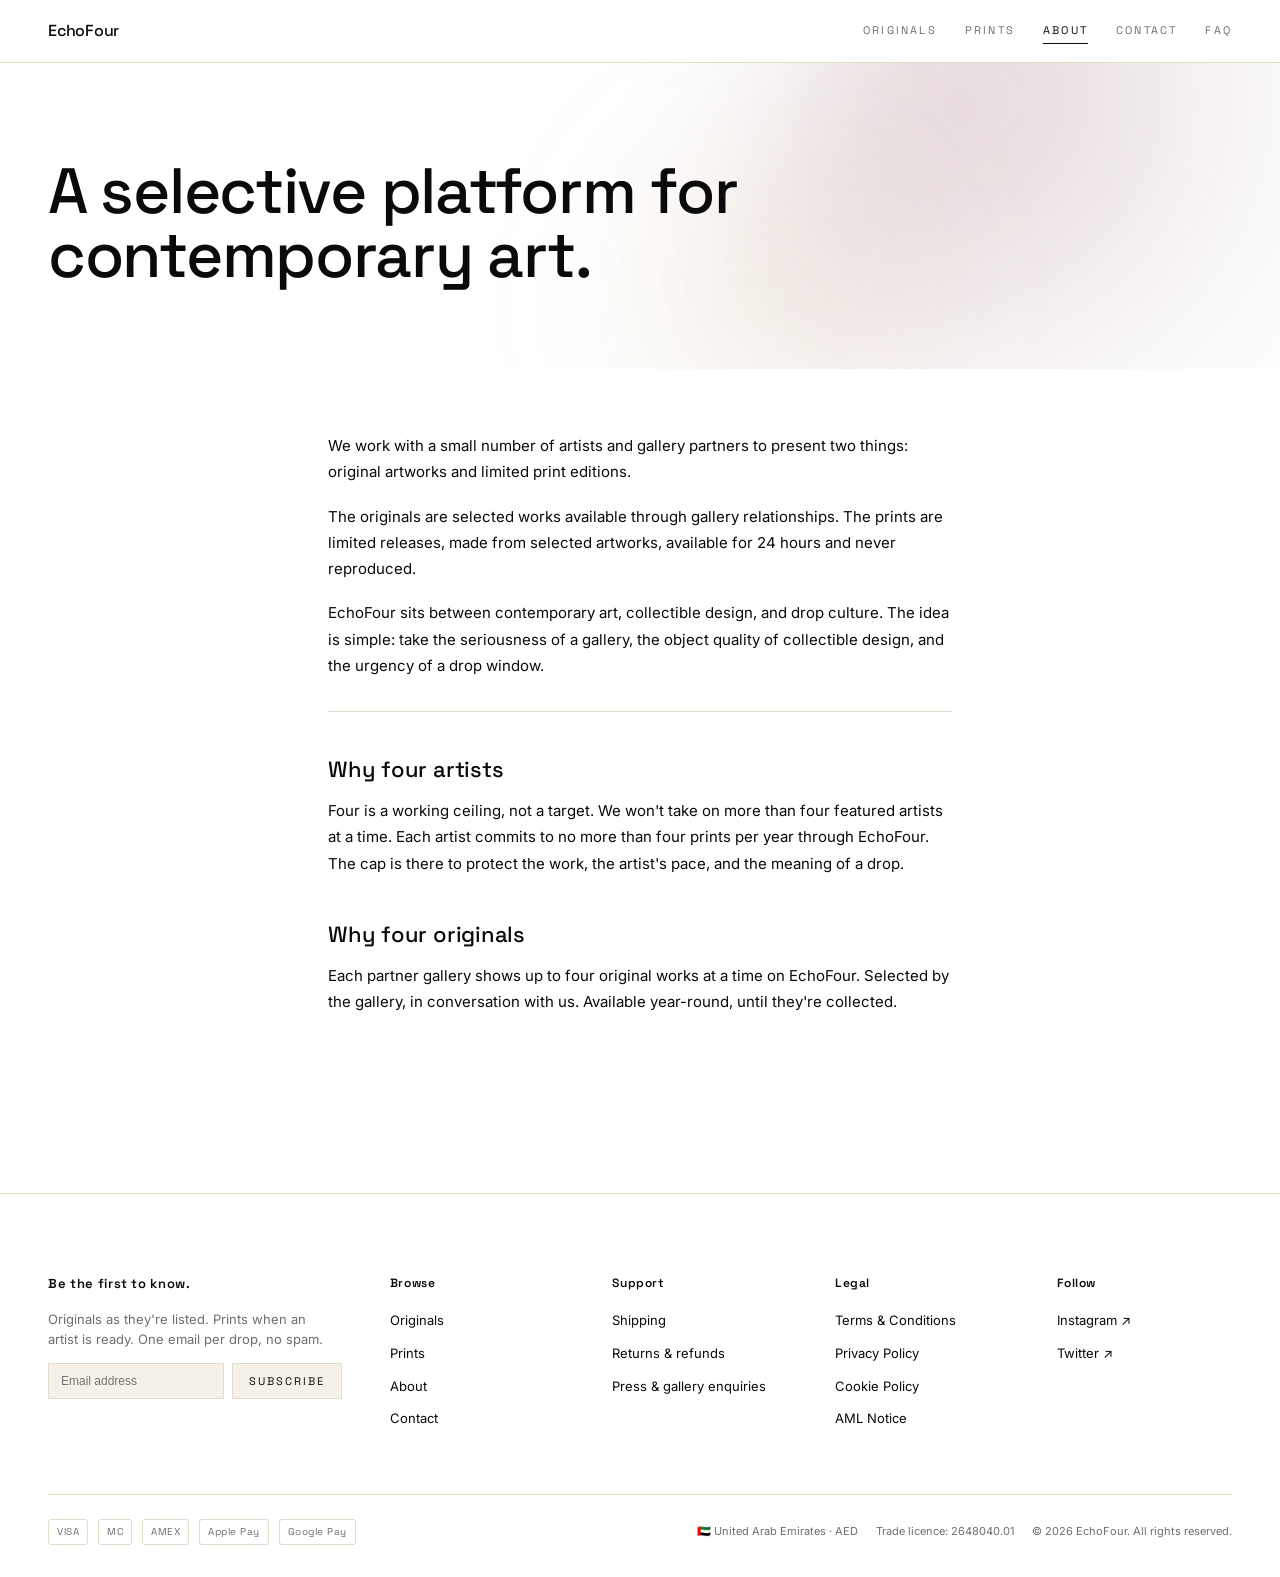
==== commit 21aeee13: "v2: Sajo's notes round 1 - Nav labels: Originals/Prints (drop 'Gallery'/'Limited'), T&C → FAQ - Home" ====
--- a/about.html
+++ b/about.html
@@ -16,11 +16,11 @@
   <div class="site-nav-inner">
     <a href="index.html" class="brand-mark">EchoFour</a>
     <nav class="nav-links">
-      <a href="originals.html" class="nav-link">Gallery Originals</a>
-      <a href="prints.html" class="nav-link">Limited Prints</a>
+      <a href="originals.html" class="nav-link">Originals</a>
+      <a href="prints.html" class="nav-link">Prints</a>
       <a href="about.html" class="nav-link" aria-current="page">About</a>
       <a href="contact.html" class="nav-link">Contact</a>
-      <a href="terms.html" class="nav-link">T&amp;C</a>
+      <a href="faq.html" class="nav-link">FAQ</a>
     </nav>
   </div>
 </header>
@@ -29,45 +29,25 @@
 
 <section class="hero">
   <div class="hero-inner">
-    <div class="eyebrow hero-eyebrow">About EchoFour</div>
-    <h1 class="display-l">A platform that respects the work.</h1>
-    <p style="margin-top: 24px; max-width: 720px;">EchoFour was founded on a simple frustration. The art market online has become noisy, performative, and shallow. Pieces appear in feeds. Galleries get flattened into thumbnails. Drops happen with no record afterwards. We wanted something quieter, slower, and built for people who actually live with the work.</p>
+    <h1 class="display-l" style="max-width: 880px;">A selective platform for contemporary art.</h1>
   </div>
 </section>
 
 <div class="prose">
 
-  <span class="eyebrow">The two paths</span>
-  <h1>Originals and Prints. That's it.</h1>
+  <p>We work with a small number of artists and gallery partners to present two things: original artworks and limited print editions.</p>
 
-  <p>EchoFour does two things, and only two things. We curate a small set of partner galleries and surface their original works as they're available, year-round. And four times a year, we release a limited print drop with a single featured artist &mdash; sold only here, only during a 24-hour window, and archived as part of the public record forever after.</p>
+  <p>The originals are selected works available through gallery relationships. The prints are limited releases, made from selected artworks, available for 24 hours and never reproduced.</p>
 
-  <p>Both paths share one principle: the platform is in service of the work, not the other way around. There is no algorithmic feed. There is no social commerce. There is no pressure to buy. If you're here, you came because you wanted to.</p>
-
-  <h2>Why four galleries</h2>
-  <p>We started with four partner galleries because four was as many as we could visit, sit in, and recommend without losing the thread. Blonde Contemporary in London, Grey Noise and Carbon 12 in Dubai, Efie Gallery in Dubai and Lisbon. Every original we list is a piece we've stood in front of. We don't list a work we haven't seen.</p>
-
-  <h2>Why four drops</h2>
-  <p>Four drops a year is enough to build cadence and not enough to dilute it. Each drop features one artist, one work, one window. Edition sizes are public. Sales are visible. When the window closes, the page becomes archival: edition number, sell-through time, the essay the artist wrote. It should still be readable in ten years.</p>
-
-  <h2>What we don't do</h2>
-  <ul>
-    <li>We don't run a feed. There's nothing to scroll.</li>
-    <li>We don't run flash sales, discount codes, or "limited time" pressure outside of the drop window itself.</li>
-    <li>We don't list works we haven't seen in person.</li>
-    <li>We don't extend a drop past its window. Edition sizes are contracts, not suggestions.</li>
-    <li>We don't sell collector data or share email lists. One newsletter, opt-in, one email per drop.</li>
-  </ul>
-
-  <h2>Where we're based</h2>
-  <p>EchoFour is registered in the United Arab Emirates (Meydan Free Zone, license 2648040.01). Our team works between Dubai, London, and Lisbon &mdash; the cities that keep showing up in the artists and galleries we love.</p>
-
-  <h2>Who's behind it</h2>
-  <p>EchoFour is led by a small team with backgrounds in commercial galleries, print production, and digital product. We deliberately keep the operation small. If you'd like to talk to us &mdash; about a work, a gallery partnership, a press request, or just because &mdash; <a href="contact.html" class="text-link">our contact page</a> goes to a person, not a queue.</p>
+  <p>EchoFour sits between contemporary art, collectible design, and drop culture. The idea is simple: take the seriousness of a gallery, the object quality of collectible design, and the urgency of a drop window.</p>
 
   <hr class="divider" />
 
-  <p class="muted body-s">EchoFour is a trading name of EchoFour FZ-LLC. Trade licence number 2648040.01, Meydan Free Zone, Dubai, United Arab Emirates. VAT number TRN 100123456700003.</p>
+  <h2>Why four artists</h2>
+  <p>Four is a working ceiling, not a target. We won't take on more than four featured artists at a time. Each artist commits to no more than four prints per year through EchoFour. The cap is there to protect the work, the artist's pace, and the meaning of a drop.</p>
+
+  <h2>Why four originals</h2>
+  <p>Each partner gallery shows up to four original works at a time on EchoFour. Selected by the gallery, in conversation with us. Available year-round, until they're collected.</p>
 
 </div>
 
@@ -89,8 +69,8 @@
     <div class="footer-col">
       <h4>Browse</h4>
       <ul>
-        <li><a href="originals.html">Gallery Originals</a></li>
-        <li><a href="prints.html">Limited Prints</a></li>
+        <li><a href="originals.html">Originals</a></li>
+        <li><a href="prints.html">Prints</a></li>
         <li><a href="about.html">About</a></li>
         <li><a href="contact.html">Contact</a></li>
       </ul>
--- a/styles.css
+++ b/styles.css
@@ -10,13 +10,15 @@
   --ink-soft: #9e9e9e;
   --ink-light: #c4c4c4;
   --bg: #ffffff;
-  --bg-warm: #faf9f6;
-  --bg-stage: #f3f1ec;
-  --border: #e6e4de;
+  --bg-warm: #F5F0E8;        /* cream */
+  --bg-stage: #EDE6D8;       /* cream-warm */
+  --bg-cream-light: #FAF8F4; /* lightest cream */
+  --border: #e2dccc;         /* harmonised with cream */
   --border-strong: #2a2a2a;
   --available: #10b981;
-  --sold: #dc2626;
-  --accent: #d43a3a;
+  --sold: #FF2C2C;           /* vivid red for sold/status indicators */
+  --accent: #6B1D2A;         /* maroon (was #d43a3a) */
+  --accent-deep: #4A1119;    /* maroon-deep, used for hovers */
 
   --font-display: "Space Grotesk", system-ui, sans-serif;
   --font-body: "Inter", system-ui, sans-serif;
@@ -123,7 +125,7 @@
   right: -100px;
   width: 620px;
   height: 620px;
-  background: radial-gradient(circle at 30% 30%, rgba(212, 58, 58, 0.22) 0%, rgba(212, 58, 58, 0) 65%);
+  background: radial-gradient(circle at 30% 30%, rgba(107, 29, 42, 0.20) 0%, rgba(107, 29, 42, 0) 65%);
   animation: hero-drift-a 26s ease-in-out infinite;
 }
 .hero::after {
@@ -131,7 +133,7 @@
   right: 320px;
   width: 380px;
   height: 380px;
-  background: radial-gradient(circle at 50% 50%, rgba(80, 130, 200, 0.18) 0%, rgba(80, 130, 200, 0) 65%);
+  background: radial-gradient(circle at 50% 50%, rgba(184, 142, 76, 0.18) 0%, rgba(184, 142, 76, 0) 65%);
   animation: hero-drift-b 32s ease-in-out infinite reverse;
 }
 @keyframes hero-drift-a {
@@ -196,6 +198,74 @@
   position: relative;
 }
 .split-pane.prints .pane-imagery .pi { aspect-ratio: 4 / 3; }
+
+/* ============= FILTERS (Originals page) ============= */
+.filters {
+  position: sticky;
+  top: 60px;
+  z-index: 90;
+  background: rgba(245, 240, 232, 0.94);
+  backdrop-filter: blur(14px);
+  -webkit-backdrop-filter: blur(14px);
+  border-top: 1px solid var(--border);
+  border-bottom: 1px solid var(--border);
+  padding: 18px var(--gutter);
+}
+.filters-inner {
+  max-width: var(--container);
+  margin: 0 auto;
+  display: flex;
+  flex-direction: column;
+  gap: 10px;
+}
+.filter-group { display: flex; gap: 8px; align-items: center; flex-wrap: wrap; }
+.filter-label {
+  font-family: var(--font-display);
+  font-size: 10px;
+  letter-spacing: 0.22em;
+  text-transform: uppercase;
+  color: var(--ink-muted);
+  margin-right: 12px;
+  min-width: 70px;
+}
+.filter-chip {
+  display: inline-flex;
+  align-items: center;
+  gap: 8px;
+  padding: 8px 14px;
+  font-family: var(--font-display);
+  font-size: 11px;
+  letter-spacing: 0.06em;
+  background: transparent;
+  border: 1px solid var(--border);
+  color: var(--ink);
+  cursor: pointer;
+  transition: all 200ms ease;
+  white-space: nowrap;
+}
+.filter-chip:hover { border-color: var(--accent); color: var(--accent); }
+.filter-chip.active {
+  background: var(--accent);
+  border-color: var(--accent);
+  color: var(--bg-cream-light);
+}
+.filter-chip .chip-count {
+  font-size: 9px;
+  letter-spacing: 0.1em;
+  color: var(--ink-muted);
+  padding-left: 4px;
+}
+.filter-chip.active .chip-count { color: rgba(245, 240, 232, 0.7); }
+
+.filter-empty {
+  display: none;
+  text-align: center;
+  padding: 80px var(--gutter);
+  color: var(--ink-muted);
+  font-size: 14px;
+  font-style: italic;
+}
+.filter-empty.visible { display: block; }
 
 /* ============= GALLERY MATRIX (Originals page) ============= */
 .gallery-row { padding: 56px 0 24px; border-top: 1px solid var(--border); }
@@ -740,6 +810,69 @@
   z-index: 2;
   white-space: nowrap;
 }
+
+/* ============= CUBE GRID (homepage 2x2, expand on hover) ============= */
+.cube-grid {
+  display: grid;
+  grid-template-columns: 1fr 1fr;
+  grid-template-rows: 1fr 1fr;
+  gap: 6px;
+  height: 640px;
+  max-width: var(--container);
+  margin: 0 auto;
+  padding: 0 var(--gutter);
+  transition: grid-template-columns 600ms cubic-bezier(0.2, 0.8, 0.2, 1), grid-template-rows 600ms cubic-bezier(0.2, 0.8, 0.2, 1);
+}
+.cube-tile {
+  position: relative;
+  overflow: hidden;
+  text-decoration: none;
+  color: inherit;
+  cursor: pointer;
+  background-color: var(--bg-warm);
+  transition: opacity 400ms ease;
+}
+.cube-tile-image {
+  position: absolute;
+  inset: 0;
+  background-size: cover;
+  background-position: center;
+  transition: transform 600ms cubic-bezier(0.2, 0.8, 0.2, 1), filter 400ms ease;
+}
+.cube-grid:hover .cube-tile:not(:hover) { opacity: 0.55; }
+.cube-grid:hover .cube-tile:not(:hover) .cube-tile-image { filter: blur(2px) brightness(0.85); }
+.cube-tile:hover .cube-tile-image { transform: scale(1.04); }
+.cube-tile-status-dot {
+  position: absolute;
+  top: 14px;
+  right: 14px;
+  width: 10px;
+  height: 10px;
+  border-radius: 50%;
+  box-shadow: 0 0 0 1.5px white;
+  z-index: 3;
+}
+.cube-tile-status-dot.available { background: var(--available); }
+.cube-tile-status-dot.sold { background: var(--sold); }
+.cube-tile-info {
+  position: absolute;
+  inset: auto 0 0 0;
+  padding: 22px 24px 22px;
+  background: linear-gradient(180deg, transparent 0%, rgba(10,10,10,0.78) 100%);
+  color: white;
+  opacity: 0;
+  transform: translateY(8px);
+  transition: opacity 360ms ease, transform 360ms ease;
+  z-index: 2;
+}
+.cube-tile:hover .cube-tile-info { opacity: 1; transform: translateY(0); }
+.cube-tile-info .ct-title { font-family: var(--font-display); font-size: 16px; font-weight: 500; }
+.cube-tile-info .ct-artist { font-family: var(--font-display); font-size: 10px; letter-spacing: 0.2em; text-transform: uppercase; opacity: 0.78; margin-top: 4px; }
+.cube-tile-info .ct-price { font-family: var(--font-display); font-size: 12px; margin-top: 8px; }
+.cube-grid:has(.cube-tile.cube-1:hover) { grid-template-columns: 2.2fr 1fr; grid-template-rows: 2.2fr 1fr; }
+.cube-grid:has(.cube-tile.cube-2:hover) { grid-template-columns: 1fr 2.2fr; grid-template-rows: 2.2fr 1fr; }
+.cube-grid:has(.cube-tile.cube-3:hover) { grid-template-columns: 2.2fr 1fr; grid-template-rows: 1fr 2.2fr; }
+.cube-grid:has(.cube-tile.cube-4:hover) { grid-template-columns: 1fr 2.2fr; grid-template-rows: 1fr 2.2fr; }
 
 /* ============= LOCKED DROP HERO (Prints page) ============= */
 .drop-hero {
@@ -1027,6 +1160,10 @@
   .portal { grid-template-columns: 1fr; padding: 40px 24px; min-height: auto; }
   .portal:first-child { border-right: 0; border-bottom: 1px solid var(--border); }
   .portal-visual { min-height: 200px; }
+  .cube-grid { height: auto; gap: 4px; padding: 0 24px; grid-template-columns: 1fr 1fr; grid-template-rows: 1fr 1fr; }
+  .cube-grid:has(.cube-tile:hover) { grid-template-columns: 1fr 1fr; grid-template-rows: 1fr 1fr; }
+  .cube-tile { aspect-ratio: 1 / 1; }
+  .cube-tile-info { opacity: 1; transform: none; padding: 14px; background: linear-gradient(180deg, transparent 30%, rgba(10,10,10,0.82) 100%); }
   .site-footer-grid { grid-template-columns: 1fr 1fr; gap: 32px; }
   .footer-newsletter { grid-column: 1 / -1; }
 }
